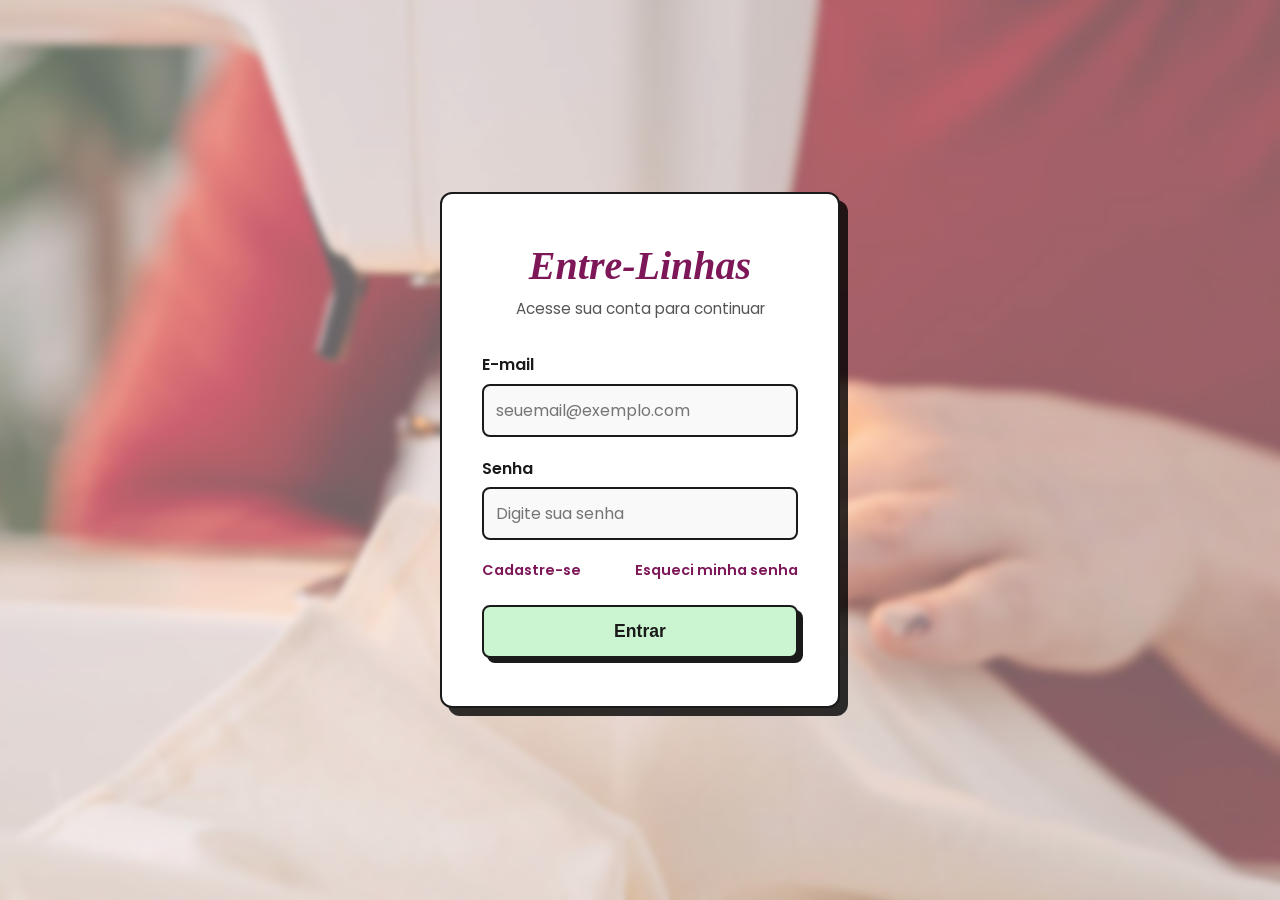
==== index.html @ 82d834a4 "style: standardizing the pages that involve registration/login" ====
<!DOCTYPE html>
<html lang="pt-BR">
<head>
    <meta charset="UTF-8">
    <meta name="viewport" content="width=device-width, initial-scale=1.0">
    <title>Login</title>
    <link rel="stylesheet" href="./frontend/css/style-login.css">
    <link href="https://fonts.googleapis.com/css2?family=Poppins:wght@300;400;600&display=swap" rel="stylesheet">
</head>
<body>

<div class="login-container">

    <h2>Entre-Linhas</h2>
    <p class="descricao">Acesse sua conta para continuar</p>

    <form>

        <div class="campo">
            <label for="email">E-mail</label>
            <input type="email" id="email" placeholder="seuemail@exemplo.com" required>
        </div>

        <div class="campo">
            <label for="senha">Senha</label>
            <input type="password" id="senha" placeholder="Digite sua senha" required>
        </div>

        <div class="login-links">
            <a href="choose-reg.html">Cadastre-se</a>
            <a href="forg-pwd.html">Esqueci minha senha</a>
        </div>

        <button type="submit" class="btn-login">Entrar</button>
    </form>
</div>

</body>
</html>
---- frontend/css/style-login.css ----
* { box-sizing: border-box; }

body {
    margin: 0;
    padding: 0;
    font-family: 'Poppins', sans-serif;
    background-image: url('../images/backg-reg.jpg'); 
    background-attachment: fixed;
    background-size: cover;
    background-position: center;
    height: 100vh;
    display: flex;
    align-items: center;
    justify-content: center;
}

body::before {
    content: "";
    position: fixed;
    top: 0; left: 0; width: 100%; height: 100%;
    background-color: rgba(255, 240, 245, 0.4);
    backdrop-filter: blur(3px);
    z-index: -1;
}

/* Container do Login */
.login-container {
    background: white;
    padding: 3rem 2.5rem;
    width: 100%;
    max-width: 400px;
    
    /* Identidade Visual: Borda Preta + Sombra Dura */
    border: 2px solid #1a1a1a;
    border-radius: 12px;
    box-shadow: 8px 8px 0 rgba(0, 0, 0, 0.8);
    
    text-align: center;
}

/* Título */
.login-container h2 {
    margin: 0;
    font-size: 2.5rem;
    font-family: 'Times New Roman', serif;
    font-style: italic;
    color: #7d1758;
}

.descricao {
    margin-top: 0.5rem;
    margin-bottom: 2rem;
    color: #555;
    font-size: 0.95rem;
}

/* Campos */
.campo {
    text-align: left;
    margin-bottom: 1.2rem;
}

.campo label {
    display: block;
    margin-bottom: 0.4rem;
    font-weight: 600;
    color: #1a1a1a;
}

.campo input {
    width: 100%;
    padding: 12px;
    border: 2px solid #1a1a1a;
    border-radius: 8px;
    font-size: 1rem;
    font-family: 'Poppins', sans-serif;
    background: #f9f9f9;
    outline: none;
    transition: .2s ease;
}

.campo input:focus {
    background: #fff;
    box-shadow: 4px 4px 0 0 #d7aefb;
    transform: translate(-2px, -2px);
}

/* Links (Esqueci senha / Cadastre-se) */
.login-links {
    display: flex;
    justify-content: space-between;
    margin-bottom: 1.5rem;
    font-size: 0.9rem;
}

.login-links a {
    text-decoration: none;
    color: #7d1758;
    font-weight: 600;
    position: relative;
}

/* Efeito sublinhado estiloso */
.login-links a::after {
    content: '';
    position: absolute;
    width: 0;
    height: 2px;
    bottom: -2px;
    left: 0;
    background-color: #7d1758;
    transition: width 0.3s;
}

.login-links a:hover::after {
    width: 100%;
}

/* Botão de Entrar */
.btn-login {
    width: 100%;
    padding: 14px;
    border: 2px solid #1a1a1a;
    border-radius: 8px;
    background: #cbf5d0; 
    color: #1a1a1a;
    
    font-size: 1.1rem;
    font-weight: bold;
    cursor: pointer;
    box-shadow: 5px 5px 0 0 #1a1a1a;
    transition: .1s ease-in-out;
}

.btn-login:hover {
    background: #b0eeb8;
    transform: translate(-1px, -1px);
    box-shadow: 6px 6px 0 0 #1a1a1a;
}

.btn-login:active {
    transform: translate(5px, 5px);
    box-shadow: 0 0 0 0 #1a1a1a;
}
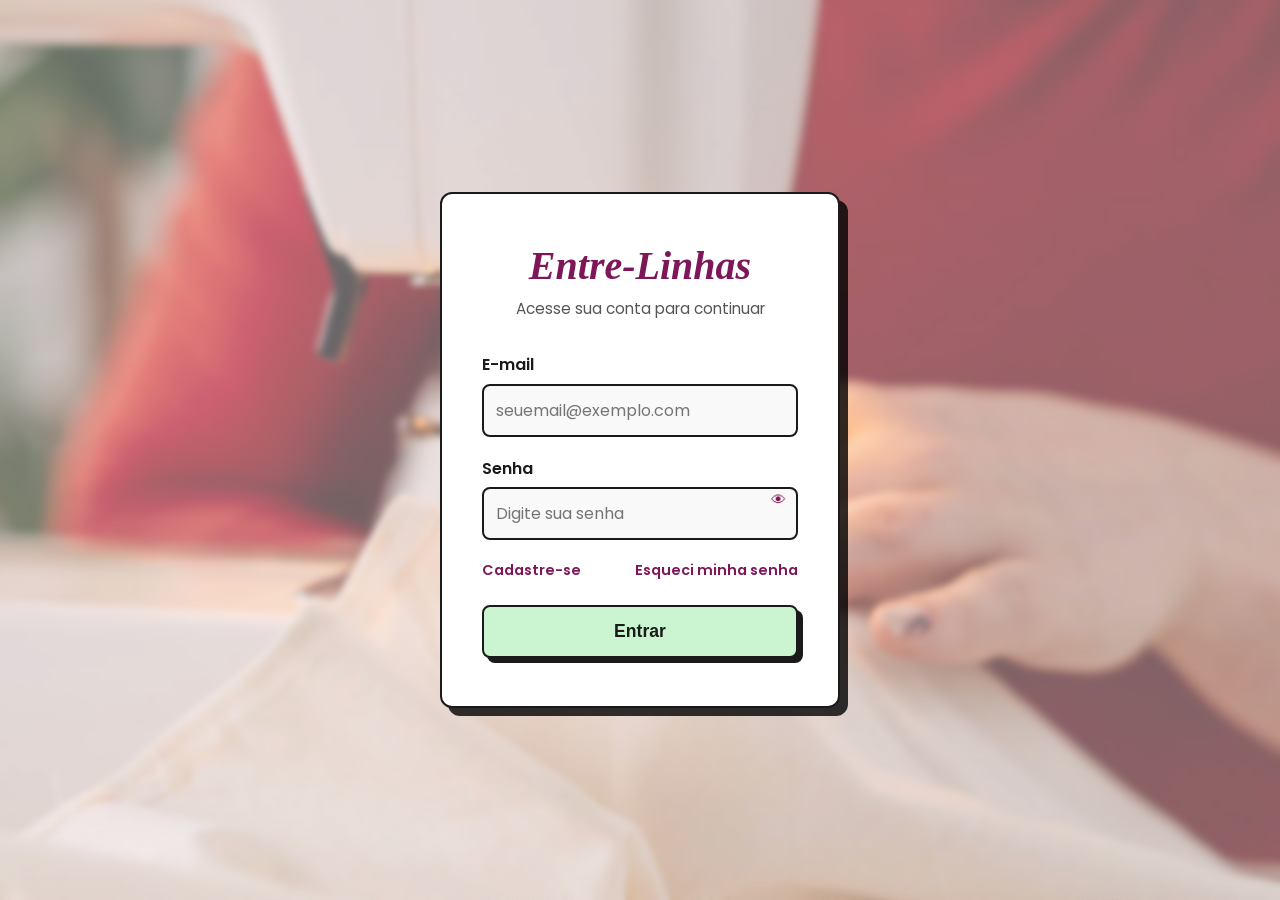
==== commit 927f95b9: "." ====
--- a/index.html
+++ b/index.html
@@ -14,16 +14,17 @@
     <h2>Entre-Linhas</h2>
     <p class="descricao">Acesse sua conta para continuar</p>
 
-    <form>
+    <form id="login-form">
 
         <div class="campo">
             <label for="email">E-mail</label>
             <input type="email" id="email" placeholder="seuemail@exemplo.com" required>
         </div>
 
-        <div class="campo">
+        <div class="campo senha-wrapper">
             <label for="senha">Senha</label>
             <input type="password" id="senha" placeholder="Digite sua senha" required>
+            <button type="button" class="toggle-senha" data-target="senha">👁</button>
         </div>
 
         <div class="login-links">
@@ -31,9 +32,13 @@
             <a href="forg-pwd.html">Esqueci minha senha</a>
         </div>
 
+        <div id="feedback" class="feedback"></div>
+
         <button type="submit" class="btn-login">Entrar</button>
     </form>
 </div>
 
+<script src="frontend/js/auth.js"></script>
+
 </body>
 </html>
--- a/frontend/css/style-login.css
+++ b/frontend/css/style-login.css
@@ -79,6 +79,22 @@
     transition: .2s ease;
 }
 
+.campo.senha-wrapper {
+    position: relative;
+}
+
+.toggle-senha {
+    position: absolute;
+    right: 12px;
+    top: 35px;
+    background: none;
+    border: none;
+    cursor: pointer;
+    font-size: 0.95rem;
+    color: #7d1758;
+    padding: 0;
+}
+
 .campo input:focus {
     background: #fff;
     box-shadow: 4px 4px 0 0 #d7aefb;
@@ -141,4 +157,18 @@
 .btn-login:active {
     transform: translate(5px, 5px);
     box-shadow: 0 0 0 0 #1a1a1a;
+}
+
+.feedback {
+    margin: 10px 0 0;
+    font-size: 0.95rem;
+    font-weight: 600;
+}
+
+.feedback.error {
+    color: #b00020;
+}
+
+.feedback.success {
+    color: #1b5e20;
 }
